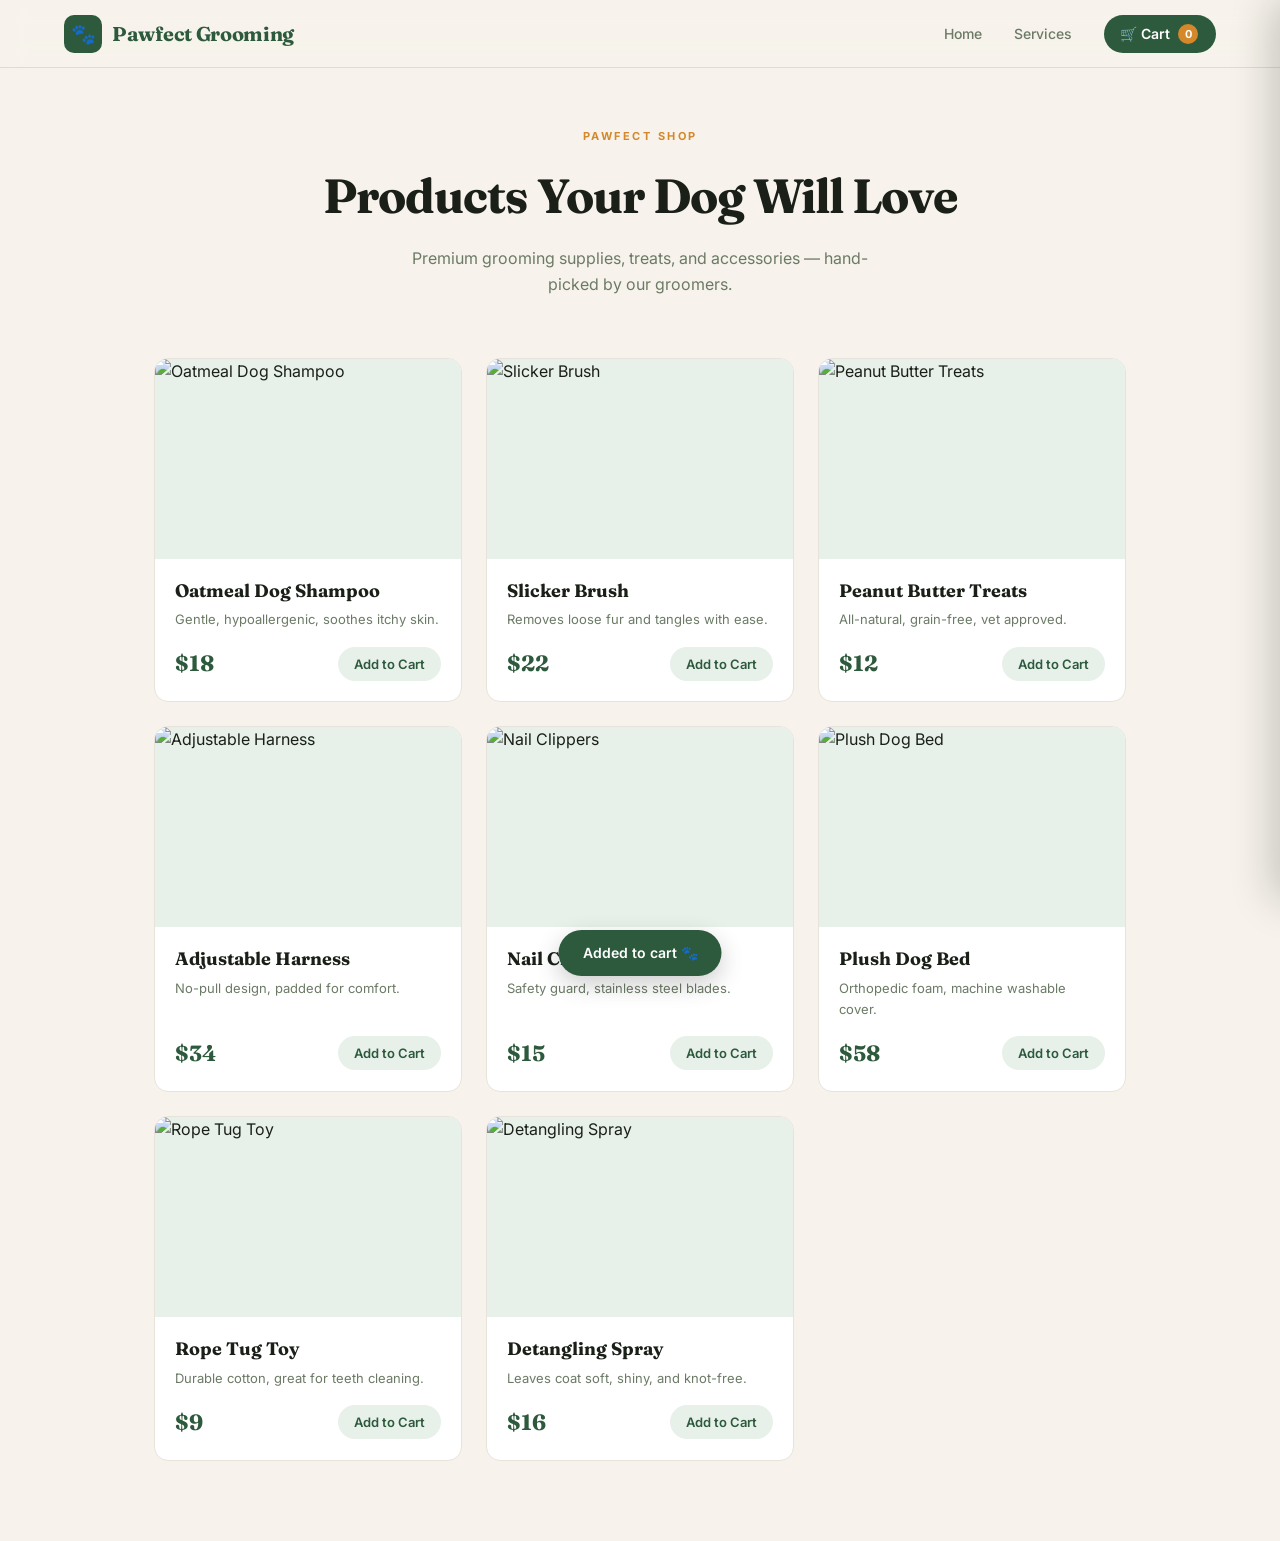
==== shop.html @ abda322d "clean up index: fix nav, carousel, favicon" ====
<!DOCTYPE html>
<html lang="en">
<head>
  <meta charset="UTF-8" />
  <meta name="viewport" content="width=device-width, initial-scale=1.0" />
  <title>Shop — Pawfect Grooming</title>
  <link rel="icon" href="data:image/svg+xml,<svg xmlns=%22http://www.w3.org/2000/svg%22 viewBox=%220 0 100 100%22><text y=%22.9em%22 font-size=%2290%22>🐾</text></svg>" />
  <link href="https://fonts.googleapis.com/css2?family=Fraunces:wght@600;700&family=Inter:wght@400;500;600&display=swap" rel="stylesheet" />
  <style>
    *, *::before, *::after { box-sizing: border-box; margin: 0; padding: 0; }

    :root {
      --cream: #f7f3ec;
      --cream-dark: #ede8df;
      --green: #2d5a3d;
      --green-light: #3a7050;
      --green-pale: #e8f0ea;
      --amber: #d4882a;
      --amber-light: #f0a83c;
      --text: #1a2018;
      --muted: #6b7a65;
      --white: #ffffff;
      --radius: 14px;
    }

    html { scroll-behavior: smooth; }

    body {
      font-family: 'Inter', sans-serif;
      background: var(--cream);
      color: var(--text);
      line-height: 1.6;
    }

    /* ── NAV ── */
    nav {
      position: sticky;
      top: 0;
      z-index: 100;
      background: rgba(247, 243, 236, 0.92);
      backdrop-filter: blur(12px);
      border-bottom: 1px solid #e0dbd0;
      padding: 0 5%;
      display: flex;
      align-items: center;
      justify-content: space-between;
      height: 68px;
    }

    .logo { display: flex; align-items: center; gap: 10px; text-decoration: none; }
    .logo-paw { width: 38px; height: 38px; background: var(--green); border-radius: 10px; display: flex; align-items: center; justify-content: center; font-size: 20px; }
    .logo-text { font-family: 'Fraunces', serif; font-size: 20px; color: var(--green); font-weight: 700; letter-spacing: -0.3px; }

    .nav-links { display: flex; align-items: center; gap: 32px; list-style: none; }
    .nav-links a { text-decoration: none; color: var(--muted); font-size: 14px; font-weight: 500; transition: color 0.2s; }
    .nav-links a:hover { color: var(--green); }

    /* Cart button */
    .cart-btn {
      position: relative;
      background: var(--green);
      color: white !important;
      padding: 9px 18px 9px 16px;
      border-radius: 50px;
      display: flex; align-items: center; gap: 8px;
      cursor: pointer;
      border: none;
      font-size: 14px; font-weight: 600;
      font-family: 'Inter', sans-serif;
      transition: background 0.2s;
    }
    .cart-btn:hover { background: var(--green-light); }
    .cart-count {
      background: var(--amber);
      color: white;
      font-size: 11px;
      font-weight: 700;
      min-width: 20px; height: 20px;
      border-radius: 50%;
      display: flex; align-items: center; justify-content: center;
      padding: 0 5px;
    }

    /* ── HEADER ── */
    .shop-header { text-align: center; padding: 60px 5% 40px; }
    .shop-header .eyebrow { font-size: 11px; font-weight: 700; letter-spacing: 2.5px; text-transform: uppercase; color: var(--amber); margin-bottom: 12px; }
    .shop-header h1 { font-family: 'Fraunces', serif; font-size: clamp(32px, 5vw, 48px); font-weight: 700; letter-spacing: -1px; margin-bottom: 12px; }
    .shop-header p { color: var(--muted); font-size: 16px; max-width: 480px; margin: 0 auto; }

    /* ── PRODUCTS ── */
    .products {
      max-width: 1100px;
      margin: 0 auto;
      padding: 20px 5% 80px;
      display: grid;
      grid-template-columns: repeat(auto-fill, minmax(240px, 1fr));
      gap: 24px;
    }

    .product-card {
      background: white;
      border-radius: var(--radius);
      overflow: hidden;
      border: 1px solid #e8e3da;
      transition: transform 0.2s, box-shadow 0.2s;
      display: flex;
      flex-direction: column;
    }
    .product-card:hover { transform: translateY(-4px); box-shadow: 0 16px 40px rgba(0,0,0,0.09); }

    .product-img { width: 100%; height: 200px; object-fit: cover; background: var(--green-pale); }

    .product-info { padding: 18px 20px 20px; display: flex; flex-direction: column; flex: 1; }
    .product-info h3 { font-family: 'Fraunces', serif; font-size: 18px; font-weight: 700; margin-bottom: 4px; }
    .product-info p { font-size: 13px; color: var(--muted); margin-bottom: 16px; flex: 1; }

    .product-bottom { display: flex; align-items: center; justify-content: space-between; }
    .product-price { font-family: 'Fraunces', serif; font-size: 22px; font-weight: 700; color: var(--green); }

    .add-btn {
      background: var(--green-pale);
      color: var(--green);
      border: none;
      padding: 9px 16px;
      border-radius: 50px;
      font-size: 13px; font-weight: 600;
      cursor: pointer;
      font-family: 'Inter', sans-serif;
      transition: background 0.2s, color 0.2s;
    }
    .add-btn:hover { background: var(--green); color: white; }

    /* ── CART DRAWER ── */
    .cart-overlay {
      position: fixed; inset: 0;
      background: rgba(0,0,0,0.4);
      backdrop-filter: blur(3px);
      opacity: 0; pointer-events: none;
      transition: opacity 0.3s;
      z-index: 200;
    }
    .cart-overlay.open { opacity: 1; pointer-events: auto; }

    .cart-drawer {
      position: fixed; top: 0; right: 0;
      width: 400px; max-width: 90vw; height: 100%;
      background: var(--cream);
      z-index: 201;
      transform: translateX(100%);
      transition: transform 0.3s ease;
      display: flex; flex-direction: column;
      box-shadow: -8px 0 40px rgba(0,0,0,0.2);
    }
    .cart-drawer.open { transform: translateX(0); }

    .cart-head {
      padding: 24px;
      border-bottom: 1px solid #e0dbd0;
      display: flex; align-items: center; justify-content: space-between;
    }
    .cart-head h2 { font-family: 'Fraunces', serif; font-size: 22px; }
    .cart-close { background: none; border: none; font-size: 26px; cursor: pointer; color: var(--muted); line-height: 1; }

    .cart-items { flex: 1; overflow-y: auto; padding: 16px 24px; }

    .cart-empty { text-align: center; color: var(--muted); padding: 60px 20px; }
    .cart-empty .emoji { font-size: 40px; margin-bottom: 12px; }

    .cart-item { display: flex; gap: 14px; padding: 14px 0; border-bottom: 1px solid #e8e3da; align-items: center; }
    .cart-item img { width: 60px; height: 60px; border-radius: 10px; object-fit: cover; flex-shrink: 0; }
    .cart-item-info { flex: 1; }
    .cart-item-info h4 { font-size: 14px; font-weight: 600; margin-bottom: 2px; }
    .cart-item-info .ci-price { font-size: 13px; color: var(--green); font-weight: 600; }

    .qty-controls { display: flex; align-items: center; gap: 8px; margin-top: 6px; }
    .qty-btn { width: 24px; height: 24px; border-radius: 6px; border: 1px solid #d0cabd; background: white; cursor: pointer; font-size: 14px; color: var(--text); display: flex; align-items: center; justify-content: center; }
    .qty-btn:hover { border-color: var(--green); color: var(--green); }
    .qty-num { font-size: 14px; font-weight: 600; min-width: 20px; text-align: center; }

    .remove-item { background: none; border: none; color: #c0392b; font-size: 11px; cursor: pointer; margin-left: auto; }

    .cart-foot { padding: 20px 24px 24px; border-top: 1px solid #e0dbd0; background: var(--cream-dark); }
    .cart-total { display: flex; justify-content: space-between; align-items: center; margin-bottom: 16px; }
    .cart-total span:first-child { font-size: 15px; color: var(--muted); }
    .cart-total span:last-child { font-family: 'Fraunces', serif; font-size: 26px; font-weight: 700; color: var(--green); }

    .checkout-btn {
      width: 100%; padding: 14px;
      background: var(--green); color: white;
      border: none; border-radius: 50px;
      font-size: 15px; font-weight: 600;
      cursor: pointer; font-family: 'Inter', sans-serif;
      transition: background 0.2s;
    }
    .checkout-btn:hover { background: var(--green-light); }
    .checkout-btn:disabled { background: #b0b8ac; cursor: not-allowed; }

    /* Checkout form */
    .checkout-form { display: none; }
    .checkout-form.show { display: block; }
    .cf-group { margin-bottom: 12px; }
    .cf-group label { display: block; font-size: 11px; font-weight: 600; color: var(--muted); text-transform: uppercase; letter-spacing: 0.5px; margin-bottom: 5px; }
    .cf-group input { width: 100%; padding: 10px 12px; border: 1.5px solid #e0dbd0; border-radius: 8px; font-family: 'Inter', sans-serif; font-size: 14px; background: white; outline: none; }
    .cf-group input:focus { border-color: var(--green); }

    .cart-toast {
      position: fixed; bottom: 24px; left: 50%; transform: translateX(-50%) translateY(100px);
      background: var(--green); color: white;
      padding: 12px 24px; border-radius: 50px;
      font-size: 14px; font-weight: 600;
      box-shadow: 0 8px 24px rgba(0,0,0,0.2);
      transition: transform 0.3s ease;
      z-index: 300;
    }
    .cart-toast.show { transform: translateX(-50%) translateY(0); }

    @media (max-width: 600px) {
      .nav-links { gap: 16px; }
      .nav-links .hide-mobile { display: none; }
    }
  </style>
</head>
<body>

  <!-- NAV -->
  <nav>
    <a class="logo" href="index.html">
      <div class="logo-paw">🐾</div>
      <span class="logo-text">Pawfect Grooming</span>
    </a>
    <ul class="nav-links">
      <li class="hide-mobile"><a href="index.html">Home</a></li>
      <li class="hide-mobile"><a href="index.html#services">Services</a></li>
      <li>
        <button class="cart-btn" onclick="openCart()">
          🛒 Cart
          <span class="cart-count" id="cart-count">0</span>
        </button>
      </li>
    </ul>
  </nav>

  <!-- HEADER -->
  <div class="shop-header">
    <div class="eyebrow">Pawfect Shop</div>
    <h1>Products Your Dog Will Love</h1>
    <p>Premium grooming supplies, treats, and accessories — hand-picked by our groomers.</p>
  </div>

  <!-- PRODUCTS -->
  <div class="products" id="products"></div>

  <!-- CART DRAWER -->
  <div class="cart-overlay" id="cart-overlay" onclick="closeCart()"></div>
  <div class="cart-drawer" id="cart-drawer">
    <div class="cart-head">
      <h2>Your Cart</h2>
      <button class="cart-close" onclick="closeCart()">×</button>
    </div>
    <div class="cart-items" id="cart-items"></div>
    <div class="cart-foot">
      <div class="cart-total">
        <span>Total</span>
        <span id="cart-total">$0.00</span>
      </div>

      <!-- Checkout form (hidden until "checkout" clicked) -->
      <div class="checkout-form" id="checkout-form">
        <div class="cf-group">
          <label>Your Name</label>
          <input type="text" id="co-name" placeholder="Sean Mackrell" />
        </div>
        <div class="cf-group">
          <label>Email</label>
          <input type="email" id="co-email" placeholder="you@email.com" />
        </div>
        <div class="cf-group">
          <label>Phone</label>
          <input type="tel" id="co-phone" placeholder="416-555-0100" />
        </div>
      </div>

      <button class="checkout-btn" id="checkout-btn" onclick="handleCheckout()" disabled>Checkout</button>
    </div>
  </div>

  <div class="cart-toast" id="toast">Added to cart 🐾</div>

  <script>
    // ── PASTE YOUR GOOGLE SHEETS URL HERE (same one from your booking form) ──
    const ORDER_SCRIPT_URL = "PASTE_YOUR_SCRIPT_URL_HERE";

    // ── PRODUCTS ──
    const PRODUCTS = [
      { id: "p1", name: "Oatmeal Dog Shampoo", desc: "Gentle, hypoallergenic, soothes itchy skin.", price: 18, img: "https://images.unsplash.com/photo-1669281392832-9181a2b484af?w=500&auto=format&fit=crop" },
      { id: "p2", name: "Slicker Brush", desc: "Removes loose fur and tangles with ease.", price: 22, img: "https://images.unsplash.com/photo-1591946614720-90a587da4a36?w=500" },
      { id: "p3", name: "Peanut Butter Treats", desc: "All-natural, grain-free, vet approved.", price: 12, img: "https://images.unsplash.com/photo-1604544203292-0daa7f847478?w=500&auto=format&fit=crop" },
      { id: "p4", name: "Adjustable Harness", desc: "No-pull design, padded for comfort.", price: 34, img: "https://images.unsplash.com/photo-1601758228041-f3b2795255f1?w=500" },
      { id: "p5", name: "Nail Clippers", desc: "Safety guard, stainless steel blades.", price: 15, img: "https://images.unsplash.com/photo-1573625675580-a2e0bca68c3a?w=500&auto=format&fit=crop" },
      { id: "p6", name: "Plush Dog Bed", desc: "Orthopedic foam, machine washable cover.", price: 58, img: "https://images.unsplash.com/photo-1541599540903-216a46ca1dc0?w=500" },
      { id: "p7", name: "Rope Tug Toy", desc: "Durable cotton, great for teeth cleaning.", price: 9, img: "https://images.unsplash.com/photo-1549297161-14f79605a74c?w=500&auto=format&fit=crop" },
      { id: "p8", name: "Detangling Spray", desc: "Leaves coat soft, shiny, and knot-free.", price: 16, img: "https://images.unsplash.com/photo-1594149929911-78975a43d4f5?w=500" },
    ];

    // ── CART STATE (persists via localStorage) ──
    let cart = JSON.parse(localStorage.getItem("pawfect_cart") || "[]");

    function saveCart() {
      localStorage.setItem("pawfect_cart", JSON.stringify(cart));
      renderCart();
      updateCount();
    }

    // ── RENDER PRODUCTS ──
    function renderProducts() {
      document.getElementById("products").innerHTML = PRODUCTS.map(p => `
        <div class="product-card">
          <img class="product-img" src="${p.img}" alt="${p.name}" />
          <div class="product-info">
            <h3>${p.name}</h3>
            <p>${p.desc}</p>
            <div class="product-bottom">
              <span class="product-price">$${p.price}</span>
              <button class="add-btn" onclick="addToCart('${p.id}')">Add to Cart</button>
            </div>
          </div>
        </div>
      `).join("");
    }

    // ── ADD / REMOVE / QTY ──
    function addToCart(id) {
      const existing = cart.find(item => item.id === id);
      if (existing) {
        existing.qty++;
      } else {
        const product = PRODUCTS.find(p => p.id === id);
        cart.push({ ...product, qty: 1 });
      }
      saveCart();
      showToast();
    }

    function changeQty(id, delta) {
      const item = cart.find(i => i.id === id);
      if (!item) return;
      item.qty += delta;
      if (item.qty <= 0) cart = cart.filter(i => i.id !== id);
      saveCart();
    }

    function removeItem(id) {
      cart = cart.filter(i => i.id !== id);
      saveCart();
    }

    // ── RENDER CART ──
    function renderCart() {
      const container = document.getElementById("cart-items");
      const checkoutBtn = document.getElementById("checkout-btn");

      if (cart.length === 0) {
        container.innerHTML = `<div class="cart-empty"><div class="emoji">🛒</div>Your cart is empty.<br>Add some goodies for your pup!</div>`;
        checkoutBtn.disabled = true;
      } else {
        container.innerHTML = cart.map(item => `
          <div class="cart-item">
            <img src="${item.img}" alt="${item.name}" />
            <div class="cart-item-info">
              <h4>${item.name}</h4>
              <div class="ci-price">$${item.price}</div>
              <div class="qty-controls">
                <button class="qty-btn" onclick="changeQty('${item.id}', -1)">−</button>
                <span class="qty-num">${item.qty}</span>
                <button class="qty-btn" onclick="changeQty('${item.id}', 1)">+</button>
                <button class="remove-item" onclick="removeItem('${item.id}')">Remove</button>
              </div>
            </div>
          </div>
        `).join("");
        checkoutBtn.disabled = false;
      }

      const total = cart.reduce((sum, item) => sum + item.price * item.qty, 0);
      document.getElementById("cart-total").textContent = `$${total.toFixed(2)}`;
    }

    function updateCount() {
      const count = cart.reduce((sum, item) => sum + item.qty, 0);
      document.getElementById("cart-count").textContent = count;
    }

    // ── DRAWER OPEN/CLOSE ──
    function openCart() {
      document.getElementById("cart-drawer").classList.add("open");
      document.getElementById("cart-overlay").classList.add("open");
    }
    function closeCart() {
      document.getElementById("cart-drawer").classList.remove("open");
      document.getElementById("cart-overlay").classList.remove("open");
      document.getElementById("checkout-form").classList.remove("show");
      document.getElementById("checkout-btn").textContent = "Checkout";
    }

    // ── TOAST ──
    let toastTimer;
    function showToast() {
      const toast = document.getElementById("toast");
      toast.classList.add("show");
      clearTimeout(toastTimer);
      toastTimer = setTimeout(() => toast.classList.remove("show"), 1800);
    }

    // ── CHECKOUT ──
    function handleCheckout() {
      const form = document.getElementById("checkout-form");
      const btn = document.getElementById("checkout-btn");

      // First click reveals the form
      if (!form.classList.contains("show")) {
        form.classList.add("show");
        btn.textContent = "Place Order";
        return;
      }

      // Second click submits
      const name = document.getElementById("co-name").value;
      const email = document.getElementById("co-email").value;
      const phone = document.getElementById("co-phone").value;

      if (!name || !email) {
        alert("Please enter your name and email.");
        return;
      }

      const orderSummary = cart.map(i => `${i.qty}x ${i.name}`).join(", ");
      const total = cart.reduce((sum, i) => sum + i.price * i.qty, 0);

      const orderData = {
        dogName: "SHOP ORDER",
        ownerName: name,
        email: email,
        phone: phone,
        service: orderSummary,
        date: `Total: $${total.toFixed(2)}`
      };

      if (ORDER_SCRIPT_URL !== "PASTE_YOUR_SCRIPT_URL_HERE") {
        fetch(ORDER_SCRIPT_URL, {
          method: "POST",
          mode: "no-cors",
          headers: { "Content-Type": "application/json" },
          body: JSON.stringify(orderData)
        });
      }

      // Clear cart + confirm
      cart = [];
      saveCart();
      closeCart();
      setTimeout(() => alert(`Thanks ${name}! Your order for $${total.toFixed(2)} has been placed. We'll email you a confirmation shortly. 🐾`), 300);
    }

    // ── INIT ──
    renderProducts();
    renderCart();
    updateCount();
  </script>

</body>
</html>
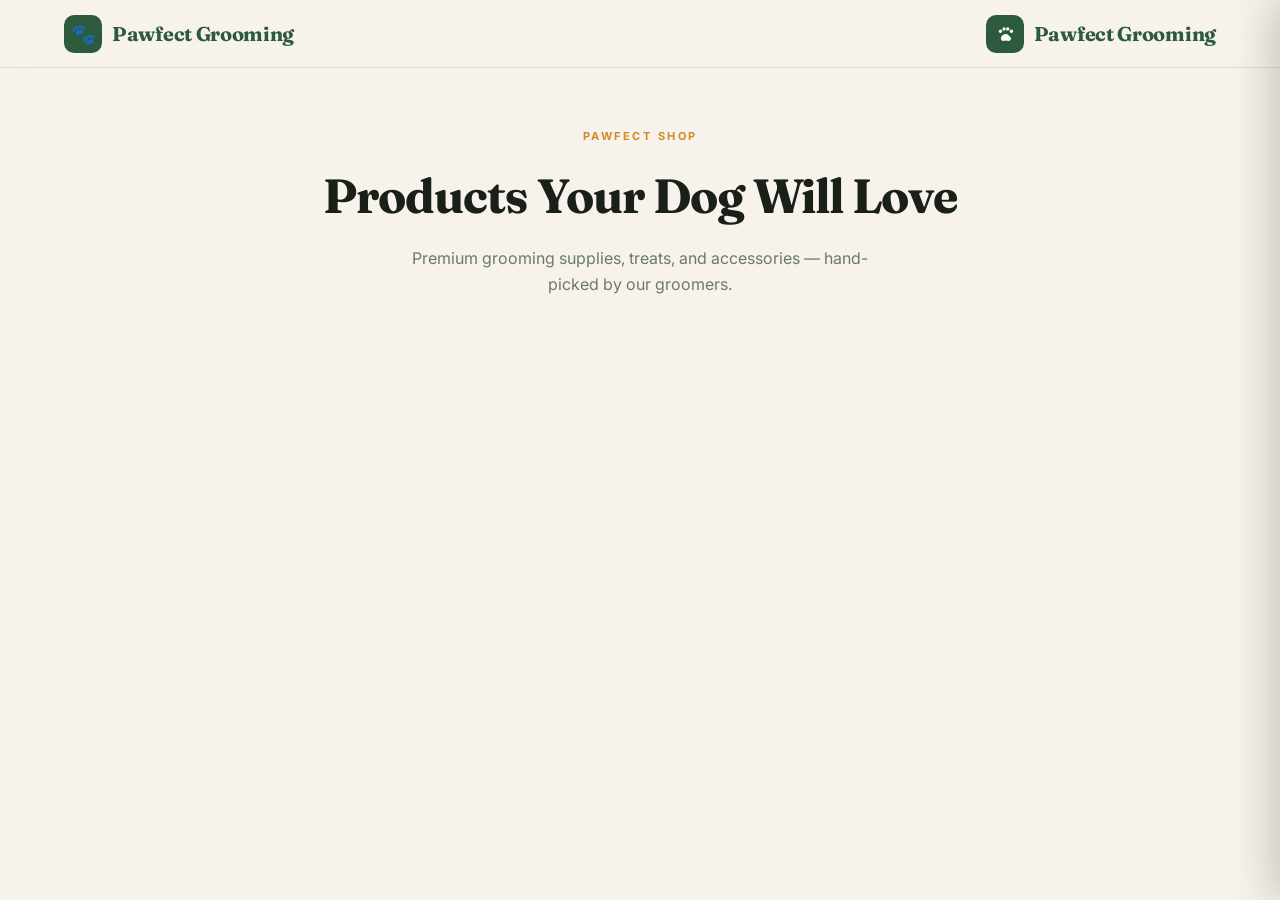
==== commit 8c6977c3: "fix logo paw and shop nav" ====
--- a/shop.html
+++ b/shop.html
@@ -228,16 +228,18 @@
       <div class="logo-paw">🐾</div>
       <span class="logo-text">Pawfect Grooming</span>
     </a>
-    <ul class="nav-links">
-      <li class="hide-mobile"><a href="index.html">Home</a></li>
-      <li class="hide-mobile"><a href="index.html#services">Services</a></li>
-      <li>
-        <button class="cart-btn" onclick="openCart()">
-          🛒 Cart
-          <span class="cart-count" id="cart-count">0</span>
-        </button>
-      </li>
-    </ul>
+    <a class="logo" href="#">
+  <div class="logo-paw">
+    <svg width="22" height="22" viewBox="0 0 24 24" fill="#ffffff" xmlns="http://www.w3.org/2000/svg">
+      <circle cx="7" cy="9" r="1.8"/>
+      <circle cx="11" cy="6.5" r="1.8"/>
+      <circle cx="15" cy="6.5" r="1.8"/>
+      <circle cx="19" cy="9" r="1.8"/>
+      <path d="M13 12c-2.8 0-5 2.2-5.5 4.3-.4 1.7 1 3.2 2.7 3.2 1 0 1.9-.5 2.8-.5s1.8.5 2.8.5c1.7 0 3.1-1.5 2.7-3.2C17 14.2 14.8 12 13 12z"/>
+    </svg>
+  </div>
+  <span class="logo-text">Pawfect Grooming</span>
+</a>
   </nav>
 
   <!-- HEADER -->
@@ -288,7 +290,7 @@
 
   <script>
     // ── PASTE YOUR GOOGLE SHEETS URL HERE (same one from your booking form) ──
-    const ORDER_SCRIPT_URL = "PASTE_YOUR_SCRIPT_URL_HERE";
+    const ORDER_SCRIPT_URL = "const ORDER_SCRIPT_URL = "https://script.google.com/macros/s/AKfycbwCmMFG3sA_S1APg3eY8OHpU6ytA9o5e4-AiM0zTxSJaGu4jb56soYIQGJh9zoLHo-3/exec";
 
     // ── PRODUCTS ──
     const PRODUCTS = [
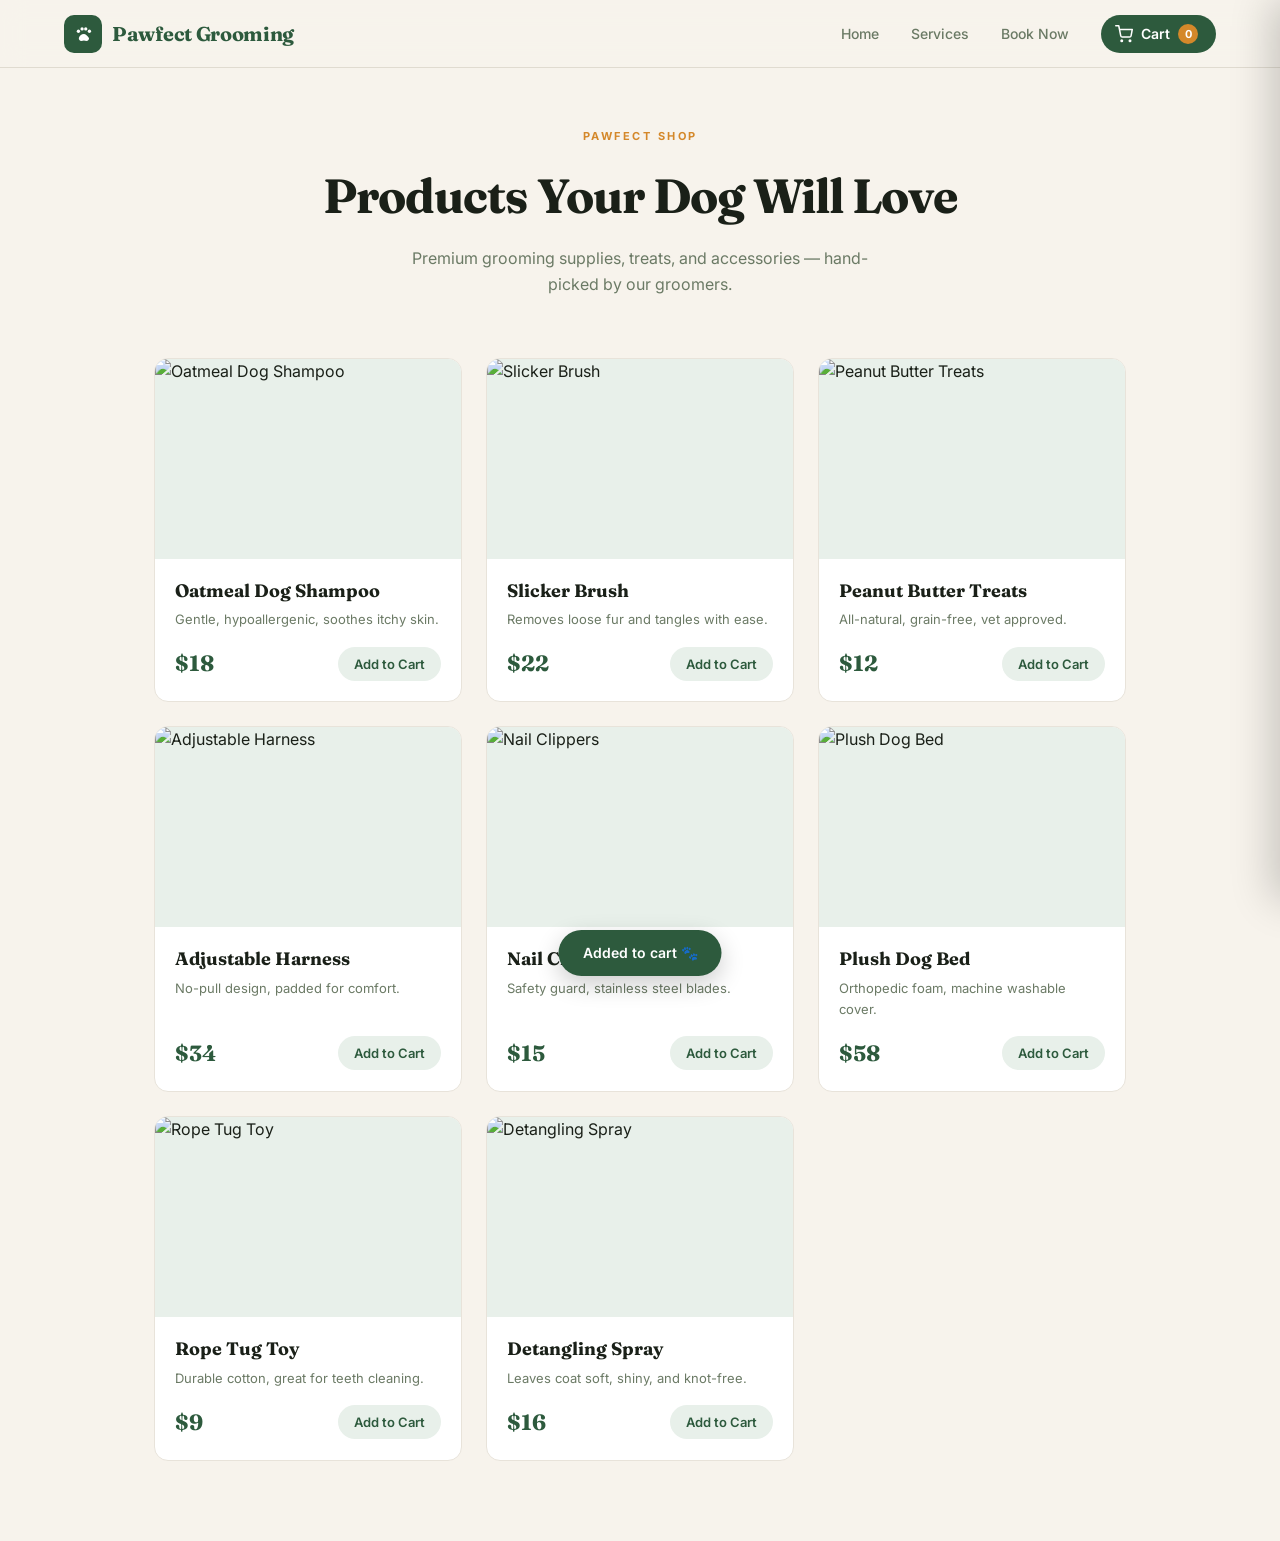
==== commit 21b12020: "clean rebuild: SVG logo, consistent nav, cart icon" ====
--- a/shop.html
+++ b/shop.html
@@ -32,65 +32,54 @@
       line-height: 1.6;
     }
 
-    /* ── NAV ── */
     nav {
-      position: sticky;
-      top: 0;
-      z-index: 100;
+      position: sticky; top: 0; z-index: 100;
       background: rgba(247, 243, 236, 0.92);
       backdrop-filter: blur(12px);
       border-bottom: 1px solid #e0dbd0;
       padding: 0 5%;
-      display: flex;
-      align-items: center;
-      justify-content: space-between;
+      display: flex; align-items: center; justify-content: space-between;
       height: 68px;
     }
 
     .logo { display: flex; align-items: center; gap: 10px; text-decoration: none; }
-    .logo-paw { width: 38px; height: 38px; background: var(--green); border-radius: 10px; display: flex; align-items: center; justify-content: center; font-size: 20px; }
+    .logo-paw { width: 38px; height: 38px; background: var(--green); border-radius: 10px; display: flex; align-items: center; justify-content: center; }
     .logo-text { font-family: 'Fraunces', serif; font-size: 20px; color: var(--green); font-weight: 700; letter-spacing: -0.3px; }
 
     .nav-links { display: flex; align-items: center; gap: 32px; list-style: none; }
     .nav-links a { text-decoration: none; color: var(--muted); font-size: 14px; font-weight: 500; transition: color 0.2s; }
     .nav-links a:hover { color: var(--green); }
 
-    /* Cart button */
     .cart-btn {
       position: relative;
       background: var(--green);
       color: white !important;
-      padding: 9px 18px 9px 16px;
+      padding: 9px 18px 9px 14px;
       border-radius: 50px;
       display: flex; align-items: center; gap: 8px;
-      cursor: pointer;
-      border: none;
+      cursor: pointer; border: none;
       font-size: 14px; font-weight: 600;
       font-family: 'Inter', sans-serif;
       transition: background 0.2s;
     }
     .cart-btn:hover { background: var(--green-light); }
+    .cart-btn svg { width: 18px; height: 18px; }
     .cart-count {
-      background: var(--amber);
-      color: white;
-      font-size: 11px;
-      font-weight: 700;
+      background: var(--amber); color: white;
+      font-size: 11px; font-weight: 700;
       min-width: 20px; height: 20px;
       border-radius: 50%;
       display: flex; align-items: center; justify-content: center;
       padding: 0 5px;
     }
 
-    /* ── HEADER ── */
     .shop-header { text-align: center; padding: 60px 5% 40px; }
     .shop-header .eyebrow { font-size: 11px; font-weight: 700; letter-spacing: 2.5px; text-transform: uppercase; color: var(--amber); margin-bottom: 12px; }
     .shop-header h1 { font-family: 'Fraunces', serif; font-size: clamp(32px, 5vw, 48px); font-weight: 700; letter-spacing: -1px; margin-bottom: 12px; }
     .shop-header p { color: var(--muted); font-size: 16px; max-width: 480px; margin: 0 auto; }
 
-    /* ── PRODUCTS ── */
     .products {
-      max-width: 1100px;
-      margin: 0 auto;
+      max-width: 1100px; margin: 0 auto;
       padding: 20px 5% 80px;
       display: grid;
       grid-template-columns: repeat(auto-fill, minmax(240px, 1fr));
@@ -98,18 +87,14 @@
     }
 
     .product-card {
-      background: white;
-      border-radius: var(--radius);
-      overflow: hidden;
-      border: 1px solid #e8e3da;
+      background: white; border-radius: var(--radius);
+      overflow: hidden; border: 1px solid #e8e3da;
       transition: transform 0.2s, box-shadow 0.2s;
-      display: flex;
-      flex-direction: column;
+      display: flex; flex-direction: column;
     }
     .product-card:hover { transform: translateY(-4px); box-shadow: 0 16px 40px rgba(0,0,0,0.09); }
 
     .product-img { width: 100%; height: 200px; object-fit: cover; background: var(--green-pale); }
-
     .product-info { padding: 18px 20px 20px; display: flex; flex-direction: column; flex: 1; }
     .product-info h3 { font-family: 'Fraunces', serif; font-size: 18px; font-weight: 700; margin-bottom: 4px; }
     .product-info p { font-size: 13px; color: var(--muted); margin-bottom: 16px; flex: 1; }
@@ -118,51 +103,32 @@
     .product-price { font-family: 'Fraunces', serif; font-size: 22px; font-weight: 700; color: var(--green); }
 
     .add-btn {
-      background: var(--green-pale);
-      color: var(--green);
-      border: none;
-      padding: 9px 16px;
-      border-radius: 50px;
-      font-size: 13px; font-weight: 600;
-      cursor: pointer;
+      background: var(--green-pale); color: var(--green);
+      border: none; padding: 9px 16px; border-radius: 50px;
+      font-size: 13px; font-weight: 600; cursor: pointer;
       font-family: 'Inter', sans-serif;
       transition: background 0.2s, color 0.2s;
     }
     .add-btn:hover { background: var(--green); color: white; }
 
-    /* ── CART DRAWER ── */
-    .cart-overlay {
-      position: fixed; inset: 0;
-      background: rgba(0,0,0,0.4);
-      backdrop-filter: blur(3px);
-      opacity: 0; pointer-events: none;
-      transition: opacity 0.3s;
-      z-index: 200;
-    }
+    .cart-overlay { position: fixed; inset: 0; background: rgba(0,0,0,0.4); backdrop-filter: blur(3px); opacity: 0; pointer-events: none; transition: opacity 0.3s; z-index: 200; }
     .cart-overlay.open { opacity: 1; pointer-events: auto; }
 
     .cart-drawer {
       position: fixed; top: 0; right: 0;
       width: 400px; max-width: 90vw; height: 100%;
-      background: var(--cream);
-      z-index: 201;
-      transform: translateX(100%);
-      transition: transform 0.3s ease;
+      background: var(--cream); z-index: 201;
+      transform: translateX(100%); transition: transform 0.3s ease;
       display: flex; flex-direction: column;
       box-shadow: -8px 0 40px rgba(0,0,0,0.2);
     }
     .cart-drawer.open { transform: translateX(0); }
 
-    .cart-head {
-      padding: 24px;
-      border-bottom: 1px solid #e0dbd0;
-      display: flex; align-items: center; justify-content: space-between;
-    }
+    .cart-head { padding: 24px; border-bottom: 1px solid #e0dbd0; display: flex; align-items: center; justify-content: space-between; }
     .cart-head h2 { font-family: 'Fraunces', serif; font-size: 22px; }
     .cart-close { background: none; border: none; font-size: 26px; cursor: pointer; color: var(--muted); line-height: 1; }
 
     .cart-items { flex: 1; overflow-y: auto; padding: 16px 24px; }
-
     .cart-empty { text-align: center; color: var(--muted); padding: 60px 20px; }
     .cart-empty .emoji { font-size: 40px; margin-bottom: 12px; }
 
@@ -176,7 +142,6 @@
     .qty-btn { width: 24px; height: 24px; border-radius: 6px; border: 1px solid #d0cabd; background: white; cursor: pointer; font-size: 14px; color: var(--text); display: flex; align-items: center; justify-content: center; }
     .qty-btn:hover { border-color: var(--green); color: var(--green); }
     .qty-num { font-size: 14px; font-weight: 600; min-width: 20px; text-align: center; }
-
     .remove-item { background: none; border: none; color: #c0392b; font-size: 11px; cursor: pointer; margin-left: auto; }
 
     .cart-foot { padding: 20px 24px 24px; border-top: 1px solid #e0dbd0; background: var(--cream-dark); }
@@ -184,18 +149,10 @@
     .cart-total span:first-child { font-size: 15px; color: var(--muted); }
     .cart-total span:last-child { font-family: 'Fraunces', serif; font-size: 26px; font-weight: 700; color: var(--green); }
 
-    .checkout-btn {
-      width: 100%; padding: 14px;
-      background: var(--green); color: white;
-      border: none; border-radius: 50px;
-      font-size: 15px; font-weight: 600;
-      cursor: pointer; font-family: 'Inter', sans-serif;
-      transition: background 0.2s;
-    }
+    .checkout-btn { width: 100%; padding: 14px; background: var(--green); color: white; border: none; border-radius: 50px; font-size: 15px; font-weight: 600; cursor: pointer; font-family: 'Inter', sans-serif; transition: background 0.2s; }
     .checkout-btn:hover { background: var(--green-light); }
     .checkout-btn:disabled { background: #b0b8ac; cursor: not-allowed; }
 
-    /* Checkout form */
     .checkout-form { display: none; }
     .checkout-form.show { display: block; }
     .cf-group { margin-bottom: 12px; }
@@ -203,15 +160,7 @@
     .cf-group input { width: 100%; padding: 10px 12px; border: 1.5px solid #e0dbd0; border-radius: 8px; font-family: 'Inter', sans-serif; font-size: 14px; background: white; outline: none; }
     .cf-group input:focus { border-color: var(--green); }
 
-    .cart-toast {
-      position: fixed; bottom: 24px; left: 50%; transform: translateX(-50%) translateY(100px);
-      background: var(--green); color: white;
-      padding: 12px 24px; border-radius: 50px;
-      font-size: 14px; font-weight: 600;
-      box-shadow: 0 8px 24px rgba(0,0,0,0.2);
-      transition: transform 0.3s ease;
-      z-index: 300;
-    }
+    .cart-toast { position: fixed; bottom: 24px; left: 50%; transform: translateX(-50%) translateY(100px); background: var(--green); color: white; padding: 12px 24px; border-radius: 50px; font-size: 14px; font-weight: 600; box-shadow: 0 8px 24px rgba(0,0,0,0.2); transition: transform 0.3s ease; z-index: 300; }
     .cart-toast.show { transform: translateX(-50%) translateY(0); }
 
     @media (max-width: 600px) {
@@ -225,21 +174,33 @@
   <!-- NAV -->
   <nav>
     <a class="logo" href="index.html">
-      <div class="logo-paw">🐾</div>
+      <div class="logo-paw">
+        <svg width="22" height="22" viewBox="0 0 24 24" fill="#ffffff" xmlns="http://www.w3.org/2000/svg">
+          <circle cx="7" cy="9" r="1.8"/>
+          <circle cx="11" cy="6.5" r="1.8"/>
+          <circle cx="15" cy="6.5" r="1.8"/>
+          <circle cx="19" cy="9" r="1.8"/>
+          <path d="M13 12c-2.8 0-5 2.2-5.5 4.3-.4 1.7 1 3.2 2.7 3.2 1 0 1.9-.5 2.8-.5s1.8.5 2.8.5c1.7 0 3.1-1.5 2.7-3.2C17 14.2 14.8 12 13 12z"/>
+        </svg>
+      </div>
       <span class="logo-text">Pawfect Grooming</span>
     </a>
-    <a class="logo" href="#">
-  <div class="logo-paw">
-    <svg width="22" height="22" viewBox="0 0 24 24" fill="#ffffff" xmlns="http://www.w3.org/2000/svg">
-      <circle cx="7" cy="9" r="1.8"/>
-      <circle cx="11" cy="6.5" r="1.8"/>
-      <circle cx="15" cy="6.5" r="1.8"/>
-      <circle cx="19" cy="9" r="1.8"/>
-      <path d="M13 12c-2.8 0-5 2.2-5.5 4.3-.4 1.7 1 3.2 2.7 3.2 1 0 1.9-.5 2.8-.5s1.8.5 2.8.5c1.7 0 3.1-1.5 2.7-3.2C17 14.2 14.8 12 13 12z"/>
-    </svg>
-  </div>
-  <span class="logo-text">Pawfect Grooming</span>
-</a>
+    <ul class="nav-links">
+      <li class="hide-mobile"><a href="index.html">Home</a></li>
+      <li class="hide-mobile"><a href="index.html#services">Services</a></li>
+      <li class="hide-mobile"><a href="index.html#book">Book Now</a></li>
+      <li>
+        <button class="cart-btn" onclick="openCart()">
+          <svg viewBox="0 0 24 24" fill="none" stroke="#ffffff" stroke-width="2" stroke-linecap="round" stroke-linejoin="round" xmlns="http://www.w3.org/2000/svg">
+            <circle cx="9" cy="21" r="1"/>
+            <circle cx="20" cy="21" r="1"/>
+            <path d="M1 1h4l2.68 13.39a2 2 0 0 0 2 1.61h9.72a2 2 0 0 0 2-1.61L23 6H6"/>
+          </svg>
+          Cart
+          <span class="cart-count" id="cart-count">0</span>
+        </button>
+      </li>
+    </ul>
   </nav>
 
   <!-- HEADER -->
@@ -265,8 +226,6 @@
         <span>Total</span>
         <span id="cart-total">$0.00</span>
       </div>
-
-      <!-- Checkout form (hidden until "checkout" clicked) -->
       <div class="checkout-form" id="checkout-form">
         <div class="cf-group">
           <label>Your Name</label>
@@ -281,7 +240,6 @@
           <input type="tel" id="co-phone" placeholder="416-555-0100" />
         </div>
       </div>
-
       <button class="checkout-btn" id="checkout-btn" onclick="handleCheckout()" disabled>Checkout</button>
     </div>
   </div>
@@ -289,10 +247,9 @@
   <div class="cart-toast" id="toast">Added to cart 🐾</div>
 
   <script>
-    // ── PASTE YOUR GOOGLE SHEETS URL HERE (same one from your booking form) ──
-    const ORDER_SCRIPT_URL = "const ORDER_SCRIPT_URL = "https://script.google.com/macros/s/AKfycbwCmMFG3sA_S1APg3eY8OHpU6ytA9o5e4-AiM0zTxSJaGu4jb56soYIQGJh9zoLHo-3/exec";
-
-    // ── PRODUCTS ──
+    // Same Google Sheets URL as your booking form
+    const ORDER_SCRIPT_URL = "https://script.google.com/macros/s/AKfycbwCmMFG3sA_S1APg3eY8OHpU6ytA9o5e4-AiM0zTxSJaGu4jb56soYIQGJh9zoLHo-3/exec";
+
     const PRODUCTS = [
       { id: "p1", name: "Oatmeal Dog Shampoo", desc: "Gentle, hypoallergenic, soothes itchy skin.", price: 18, img: "https://images.unsplash.com/photo-1669281392832-9181a2b484af?w=500&auto=format&fit=crop" },
       { id: "p2", name: "Slicker Brush", desc: "Removes loose fur and tangles with ease.", price: 22, img: "https://images.unsplash.com/photo-1591946614720-90a587da4a36?w=500" },
@@ -304,7 +261,6 @@
       { id: "p8", name: "Detangling Spray", desc: "Leaves coat soft, shiny, and knot-free.", price: 16, img: "https://images.unsplash.com/photo-1594149929911-78975a43d4f5?w=500" },
     ];
 
-    // ── CART STATE (persists via localStorage) ──
     let cart = JSON.parse(localStorage.getItem("pawfect_cart") || "[]");
 
     function saveCart() {
@@ -313,7 +269,6 @@
       updateCount();
     }
 
-    // ── RENDER PRODUCTS ──
     function renderProducts() {
       document.getElementById("products").innerHTML = PRODUCTS.map(p => `
         <div class="product-card">
@@ -330,15 +285,10 @@
       `).join("");
     }
 
-    // ── ADD / REMOVE / QTY ──
     function addToCart(id) {
       const existing = cart.find(item => item.id === id);
-      if (existing) {
-        existing.qty++;
-      } else {
-        const product = PRODUCTS.find(p => p.id === id);
-        cart.push({ ...product, qty: 1 });
-      }
+      if (existing) { existing.qty++; }
+      else { const product = PRODUCTS.find(p => p.id === id); cart.push({ ...product, qty: 1 }); }
       saveCart();
       showToast();
     }
@@ -351,16 +301,11 @@
       saveCart();
     }
 
-    function removeItem(id) {
-      cart = cart.filter(i => i.id !== id);
-      saveCart();
-    }
-
-    // ── RENDER CART ──
+    function removeItem(id) { cart = cart.filter(i => i.id !== id); saveCart(); }
+
     function renderCart() {
       const container = document.getElementById("cart-items");
       const checkoutBtn = document.getElementById("checkout-btn");
-
       if (cart.length === 0) {
         container.innerHTML = `<div class="cart-empty"><div class="emoji">🛒</div>Your cart is empty.<br>Add some goodies for your pup!</div>`;
         checkoutBtn.disabled = true;
@@ -382,7 +327,6 @@
         `).join("");
         checkoutBtn.disabled = false;
       }
-
       const total = cart.reduce((sum, item) => sum + item.price * item.qty, 0);
       document.getElementById("cart-total").textContent = `$${total.toFixed(2)}`;
     }
@@ -392,7 +336,6 @@
       document.getElementById("cart-count").textContent = count;
     }
 
-    // ── DRAWER OPEN/CLOSE ──
     function openCart() {
       document.getElementById("cart-drawer").classList.add("open");
       document.getElementById("cart-overlay").classList.add("open");
@@ -404,7 +347,6 @@
       document.getElementById("checkout-btn").textContent = "Checkout";
     }
 
-    // ── TOAST ──
     let toastTimer;
     function showToast() {
       const toast = document.getElementById("toast");
@@ -413,31 +355,21 @@
       toastTimer = setTimeout(() => toast.classList.remove("show"), 1800);
     }
 
-    // ── CHECKOUT ──
     function handleCheckout() {
       const form = document.getElementById("checkout-form");
       const btn = document.getElementById("checkout-btn");
-
-      // First click reveals the form
       if (!form.classList.contains("show")) {
         form.classList.add("show");
         btn.textContent = "Place Order";
         return;
       }
-
-      // Second click submits
       const name = document.getElementById("co-name").value;
       const email = document.getElementById("co-email").value;
       const phone = document.getElementById("co-phone").value;
-
-      if (!name || !email) {
-        alert("Please enter your name and email.");
-        return;
-      }
+      if (!name || !email) { alert("Please enter your name and email."); return; }
 
       const orderSummary = cart.map(i => `${i.qty}x ${i.name}`).join(", ");
       const total = cart.reduce((sum, i) => sum + i.price * i.qty, 0);
-
       const orderData = {
         dogName: "SHOP ORDER",
         ownerName: name,
@@ -456,14 +388,12 @@
         });
       }
 
-      // Clear cart + confirm
       cart = [];
       saveCart();
       closeCart();
       setTimeout(() => alert(`Thanks ${name}! Your order for $${total.toFixed(2)} has been placed. We'll email you a confirmation shortly. 🐾`), 300);
     }
 
-    // ── INIT ──
     renderProducts();
     renderCart();
     updateCount();
